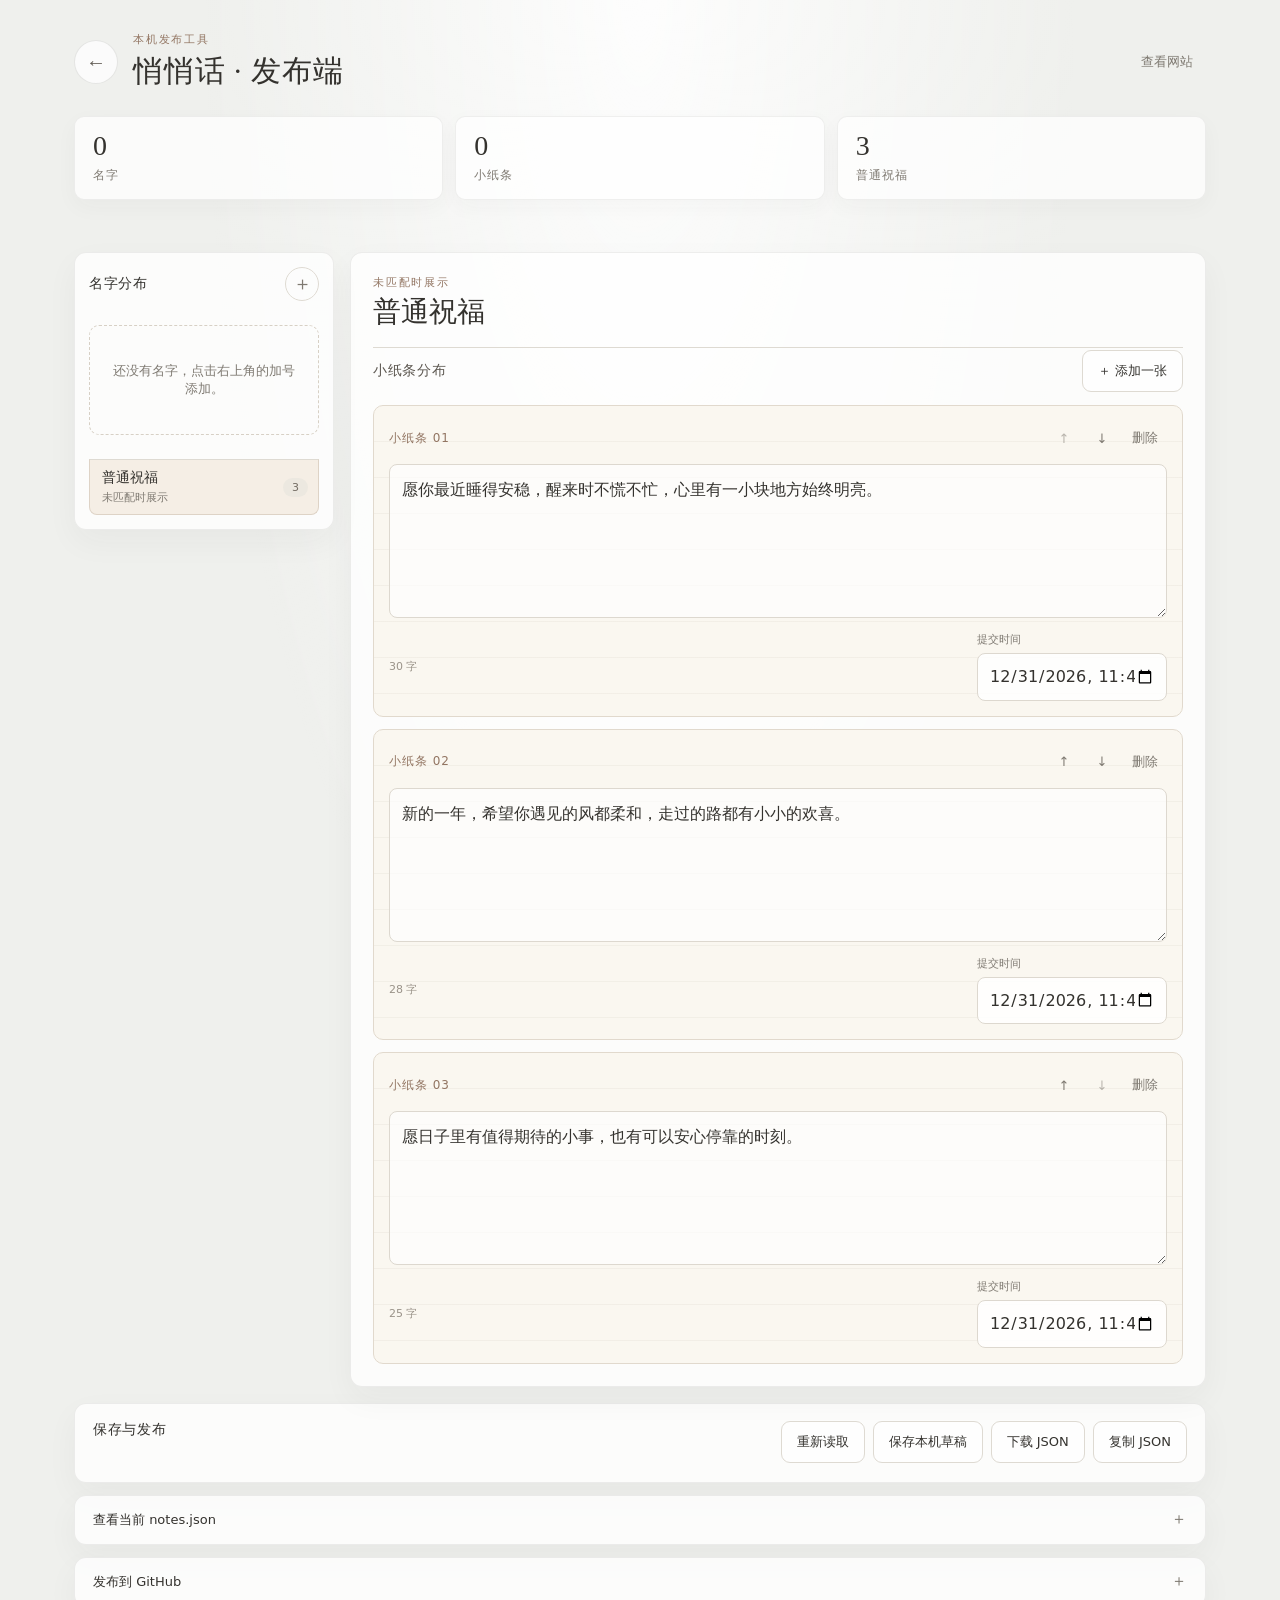
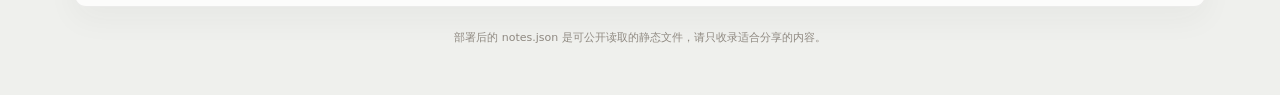
==== publisher.html @ bb1a04dc "feat: create whispers site and publisher" ====
<!doctype html>
<html lang="zh-CN">
<head>
  <meta charset="utf-8">
  <meta name="viewport" content="width=device-width, initial-scale=1">
  <meta name="theme-color" content="#f0f1ee">
  <meta name="robots" content="noindex, nofollow, noarchive">
  <title>悄悄话 · 发布端</title>
  <link rel="icon" type="image/svg+xml" href="./assets/favicon.svg">
  <link rel="stylesheet" href="./publisher.css">
</head>
<body>
  <div class="pub-shell">
    <header class="pub-header">
      <a class="icon-button" href="./index.html" aria-label="返回首页">
        <span aria-hidden="true">←</span>
      </a>
      <div class="pub-heading">
        <p class="eyebrow">本机发布工具</p>
        <h1>悄悄话 · 发布端</h1>
      </div>
      <a class="text-button" href="./index.html">查看网站</a>
    </header>

    <div class="draft-banner" id="draftBanner" hidden>
      <p>发现一份保存在本机的草稿。</p>
      <div class="inline-actions">
        <button class="small-button" id="restoreDraftButton" type="button">恢复草稿</button>
        <button class="small-button quiet" id="dismissDraftButton" type="button">忽略</button>
      </div>
    </div>

    <main>
      <section class="stats" aria-label="内容概况">
        <article class="stat">
          <span class="stat-value" id="peopleCount">0</span>
          <span class="stat-label">名字</span>
        </article>
        <article class="stat">
          <span class="stat-value" id="notesCount">0</span>
          <span class="stat-label">小纸条</span>
        </article>
        <article class="stat">
          <span class="stat-value" id="fallbackCount">0</span>
          <span class="stat-label">普通祝福</span>
        </article>
      </section>

      <p class="load-message" id="loadMessage" aria-live="polite">正在读取 notes.json…</p>

      <div class="workspace">
        <aside class="names-panel" aria-label="名字分布">
          <div class="panel-title-row">
            <h2>名字分布</h2>
            <button class="round-button" id="addPersonButton" type="button" aria-label="添加名字">＋</button>
          </div>
          <div class="name-list" id="nameList"></div>
          <button class="name-item is-fallback" id="othersButton" type="button" aria-pressed="false">
            <span class="name-copy">
              <strong>普通祝福</strong>
              <span>未匹配时展示</span>
            </span>
            <span class="count-badge" id="othersListCount">0</span>
          </button>
        </aside>

        <section class="editor-panel" aria-label="小纸条分布">
          <div class="mobile-picker-row">
            <label class="mobile-name-picker">
              <span>当前编辑</span>
              <select id="personSelect"></select>
            </label>
            <button class="round-button" id="mobileAddPersonButton" type="button" aria-label="添加名字">＋</button>
          </div>

          <div class="empty-editor" id="emptyEditor" hidden>
            <p>还没有名字。</p>
            <button class="primary-button" id="emptyAddPersonButton" type="button">添加第一个名字</button>
          </div>

          <div id="editorContent">
            <header class="editor-header">
              <div>
                <p class="eyebrow" id="editorEyebrow">正在编辑</p>
                <h2 id="editorTitle">普通祝福</h2>
              </div>
              <button class="danger-button" id="deletePersonButton" type="button" hidden>删除这个名字</button>
            </header>

            <div class="person-fields" id="personFields">
              <label>
                <span>显示称呼</span>
                <input id="personNameInput" type="text" autocomplete="off" placeholder="例如：小禾">
              </label>
              <label>
                <span>别名 <small>用逗号分隔，可留空</small></span>
                <input id="personAliasesInput" type="text" autocomplete="off" placeholder="例如：阿禾, 小何">
              </label>
            </div>

            <div class="notes-heading">
              <h3>小纸条分布</h3>
              <button class="secondary-button" id="addNoteButton" type="button">＋ 添加一张</button>
            </div>
            <div class="notes-editor" id="notesEditor"></div>
          </div>
        </section>
      </div>

      <section class="save-panel" aria-label="保存与发布">
        <div>
          <h2>保存与发布</h2>
          <p class="status-message" id="actionStatus" aria-live="polite"></p>
        </div>
        <div class="save-actions">
          <button class="secondary-button" id="reloadButton" type="button">重新读取</button>
          <button class="secondary-button" id="saveDraftButton" type="button">保存本机草稿</button>
          <button class="secondary-button" id="downloadButton" type="button">下载 JSON</button>
          <button class="secondary-button" id="copyButton" type="button">复制 JSON</button>
        </div>
      </section>

      <details class="disclosure">
        <summary>查看当前 notes.json</summary>
        <pre class="json-preview" id="jsonPreview"></pre>
      </details>

      <details class="disclosure github-panel">
        <summary>发布到 GitHub</summary>
        <form class="github-form" id="githubForm">
          <p class="form-note">
            使用细粒度令牌直接提交 notes.json。令牌只保存在当前标签页的会话存储中，不会写入网站数据。
          </p>
          <div class="github-grid">
            <label>
              <span>仓库</span>
              <input id="repoInput" type="text" autocomplete="off" placeholder="owner/repository" required>
            </label>
            <label>
              <span>分支</span>
              <input id="branchInput" type="text" autocomplete="off" value="main" required>
            </label>
            <label>
              <span>文件路径</span>
              <input id="pathInput" type="text" autocomplete="off" value="notes.json" required>
            </label>
            <label>
              <span>Fine-grained token</span>
              <input id="tokenInput" type="password" autocomplete="off" spellcheck="false" required>
            </label>
          </div>
          <button class="primary-button" id="publishButton" type="submit">发布当前数据</button>
          <p class="status-message" id="publishStatus" aria-live="polite"></p>
        </form>
      </details>

      <footer class="pub-footer">
        部署后的 notes.json 是可公开读取的静态文件，请只收录适合分享的内容。
      </footer>
    </main>
  </div>

  <script src="./data-utils.js"></script>
  <script src="./publisher.js"></script>
</body>
</html>
---- publisher.css ----
:root {
  color-scheme: light;
  font-family: "PingFang SC", "Hiragino Sans GB", "Microsoft YaHei", system-ui, sans-serif;
  color: #34322e;
  background: #eff0ed;
  font-synthesis: none;
  --wall: #eff0ed;
  --paper: #faf7f0;
  --paper-soft: #f5f1e8;
  --paper-back: #f0ece3;
  --ink: #34322e;
  --muted: #7f7a72;
  --line: #dedad2;
  --accent: #927562;
  --accent-soft: #eee5dc;
  --dark: #44423d;
  --danger: #9a544c;
  --focus: #8d7160;
}

*,
*::before,
*::after {
  box-sizing: border-box;
}

html {
  min-width: 320px;
}

body {
  min-width: 320px;
  min-height: 100vh;
  margin: 0;
  background:
    radial-gradient(ellipse at 50% 0%, rgba(255, 255, 255, 0.9), transparent 48%),
    var(--wall);
  color: var(--ink);
}

button,
input,
textarea,
select {
  font: inherit;
}

button,
a {
  -webkit-tap-highlight-color: transparent;
}

button {
  cursor: pointer;
}

button:active:not(:disabled) {
  transform: translateY(1px);
}

button:focus-visible,
input:focus-visible,
textarea:focus-visible,
select:focus-visible,
a:focus-visible,
summary:focus-visible {
  outline: 2px solid var(--focus);
  outline-offset: 3px;
}

[hidden] {
  display: none !important;
}

.pub-shell {
  width: min(100%, 1180px);
  margin: 0 auto;
  padding: 24px 24px 48px;
}

.pub-header {
  display: flex;
  align-items: center;
  gap: 15px;
  padding: 8px 0 24px;
}

.pub-heading {
  min-width: 0;
}

.eyebrow {
  margin: 0 0 4px;
  color: var(--accent);
  font-size: 11px;
  letter-spacing: 0.16em;
}

.pub-header h1 {
  margin: 0;
  font-family: "Iowan Old Style", "Songti SC", "STSong", serif;
  font-size: clamp(22px, 3vw, 30px);
  font-weight: 400;
  letter-spacing: 0.03em;
}

.icon-button {
  flex: 0 0 auto;
  width: 44px;
  height: 44px;
  display: grid;
  place-items: center;
  border: 1px solid rgba(68, 64, 57, 0.12);
  border-radius: 50%;
  background: rgba(255, 255, 255, 0.74);
  color: #5f5a52;
  text-decoration: none;
  font-family: "Iowan Old Style", "Songti SC", "STSong", serif;
  font-size: 20px;
}

.text-button {
  margin-left: auto;
  padding: 9px 13px;
  border-radius: 999px;
  color: var(--muted);
  text-decoration: none;
  font-size: 13px;
}

.text-button:hover {
  background: rgba(255, 255, 255, 0.72);
  color: var(--ink);
}

.draft-banner {
  display: flex;
  align-items: center;
  justify-content: space-between;
  gap: 18px;
  margin-bottom: 16px;
  padding: 13px 16px;
  border: 1px solid #dfd6ca;
  border-radius: 10px;
  background: #fcf7ee;
  color: #6f5f50;
  font-size: 13px;
}

.draft-banner p {
  margin: 0;
}

.inline-actions {
  display: flex;
  align-items: center;
  gap: 7px;
}

.small-button {
  min-height: 34px;
  padding: 0 11px;
  border: 1px solid #d7cbbc;
  border-radius: 8px;
  background: #fff;
  color: #65584b;
  font-size: 12px;
}

.small-button.quiet {
  border-color: transparent;
  background: transparent;
  color: #8e8277;
}

.stats {
  display: grid;
  grid-template-columns: repeat(3, minmax(0, 1fr));
  gap: 12px;
  margin-bottom: 18px;
}

.stat {
  min-height: 80px;
  display: flex;
  flex-direction: column;
  justify-content: center;
  padding: 15px 18px;
  border: 1px solid rgba(71, 67, 60, 0.08);
  border-radius: 10px;
  background: rgba(255, 255, 255, 0.72);
  box-shadow: 0 7px 22px rgba(52, 50, 46, 0.035);
}

.stat-value {
  font-family: "Iowan Old Style", "Songti SC", "STSong", serif;
  font-size: 28px;
  line-height: 1;
  font-variant-numeric: tabular-nums;
}

.stat-label {
  margin-top: 7px;
  color: var(--muted);
  font-size: 12px;
  letter-spacing: 0.08em;
}

.load-message,
.status-message {
  margin: 0;
  color: var(--muted);
  font-size: 13px;
  line-height: 1.65;
}

.load-message {
  min-height: 22px;
  margin-bottom: 12px;
}

.workspace {
  display: grid;
  grid-template-columns: 260px minmax(0, 1fr);
  align-items: start;
  gap: 16px;
}

.names-panel,
.editor-panel,
.save-panel,
.disclosure {
  border: 1px solid rgba(71, 67, 60, 0.09);
  border-radius: 12px;
  background: rgba(255, 255, 255, 0.78);
  box-shadow: 0 12px 32px rgba(52, 50, 46, 0.045);
}

.names-panel {
  position: sticky;
  top: 16px;
  padding: 14px;
}

.panel-title-row,
.notes-heading,
.editor-header,
.save-panel {
  display: flex;
  align-items: center;
  justify-content: space-between;
  gap: 16px;
}

.panel-title-row h2,
.notes-heading h3,
.save-panel h2 {
  margin: 0;
  font-size: 14px;
  font-weight: 500;
  letter-spacing: 0.05em;
}

.round-button {
  width: 34px;
  height: 34px;
  display: grid;
  place-items: center;
  border: 1px solid var(--line);
  border-radius: 50%;
  background: transparent;
  color: var(--muted);
  font-size: 19px;
}

.round-button:hover {
  background: var(--paper-soft);
  color: var(--ink);
}

.name-list {
  display: flex;
  flex-direction: column;
  gap: 5px;
  margin: 11px 0;
}

.name-item {
  width: 100%;
  min-height: 54px;
  display: flex;
  align-items: center;
  justify-content: space-between;
  gap: 10px;
  padding: 9px 10px 9px 12px;
  border: 1px solid transparent;
  border-radius: 8px;
  background: transparent;
  color: var(--ink);
  text-align: left;
  transition: background-color 150ms ease, border-color 150ms ease;
}

.name-item:hover {
  background: var(--paper-soft);
}

.name-item[aria-pressed="true"] {
  border-color: #ded3c6;
  background: #f5eee5;
}

.name-item.is-fallback {
  margin-top: 9px;
  border-top-color: var(--line);
  border-radius: 0 0 8px 8px;
}

.name-copy {
  min-width: 0;
}

.name-copy strong,
.name-copy span {
  display: block;
  overflow: hidden;
  text-overflow: ellipsis;
  white-space: nowrap;
}

.name-copy strong {
  font-size: 14px;
  font-weight: 500;
}

.name-copy span {
  margin-top: 3px;
  color: var(--muted);
  font-size: 11px;
}

.count-badge {
  flex: 0 0 auto;
  min-width: 25px;
  padding: 3px 7px;
  border-radius: 999px;
  background: #ece8e0;
  color: #746d64;
  font-size: 11px;
  text-align: center;
  font-variant-numeric: tabular-nums;
}

.editor-panel {
  min-height: 500px;
  padding: 22px;
}

.mobile-picker-row,
.mobile-name-picker {
  display: none;
}

.editor-header {
  align-items: flex-start;
  padding-bottom: 18px;
  border-bottom: 1px solid var(--line);
}

.editor-header h2 {
  margin: 3px 0 0;
  font-family: "Iowan Old Style", "Songti SC", "STSong", serif;
  font-size: 28px;
  font-weight: 400;
  line-height: 1.25;
}

.primary-button,
.secondary-button,
.danger-button {
  min-height: 42px;
  padding: 0 15px;
  border-radius: 9px;
  font-size: 13px;
  transition: background-color 150ms ease, border-color 150ms ease, opacity 150ms ease;
}

.primary-button {
  border: 1px solid var(--dark);
  background: var(--dark);
  color: #fffdf8;
}

.primary-button:hover:not(:disabled) {
  opacity: 0.9;
}

.secondary-button {
  border: 1px solid var(--line);
  background: rgba(255, 255, 255, 0.8);
  color: var(--ink);
}

.secondary-button:hover:not(:disabled) {
  border-color: #c9c1b6;
  background: #fff;
}

.danger-button {
  border: 1px solid transparent;
  background: transparent;
  color: var(--danger);
}

.danger-button:hover {
  border-color: #e6c9c4;
  background: #fff6f4;
}

button:disabled {
  cursor: wait;
  opacity: 0.52;
}

.person-fields {
  display: grid;
  grid-template-columns: 1fr 1fr;
  gap: 12px;
  padding: 18px 0;
}

.person-fields label,
.github-grid label,
.mobile-name-picker {
  display: flex;
  flex-direction: column;
  gap: 7px;
  color: var(--muted);
  font-size: 12px;
}

.person-fields label small {
  color: #a19a90;
  font-size: 11px;
}

input,
textarea,
select {
  width: 100%;
  border: 1px solid #ddd8cf;
  border-radius: 8px;
  background: rgba(255, 255, 255, 0.86);
  color: var(--ink);
  font-size: 16px;
  line-height: 1.6;
}

input,
select {
  min-height: 44px;
  padding: 9px 11px;
}

textarea {
  min-height: 148px;
  padding: 12px;
  resize: vertical;
}

input:focus,
textarea:focus,
select:focus {
  border-color: var(--accent);
}

.notes-heading {
  padding: 2px 0 13px;
}

.notes-heading h3 {
  color: #5c5750;
}

.notes-editor {
  display: flex;
  flex-direction: column;
  gap: 12px;
}

.note-editor {
  position: relative;
  padding: 15px;
  border: 1px solid #e1d9cd;
  border-radius: 10px;
  background:
    repeating-linear-gradient(
      to bottom,
      transparent 0 35px,
      rgba(133, 116, 97, 0.065) 35px 36px
    ),
    var(--paper);
}

.note-toolbar {
  display: flex;
  align-items: center;
  justify-content: space-between;
  gap: 12px;
  margin-bottom: 9px;
}

.note-number {
  color: var(--accent);
  font-size: 12px;
  letter-spacing: 0.08em;
}

.note-actions {
  display: flex;
  align-items: center;
  gap: 4px;
}

.icon-action {
  min-width: 34px;
  height: 34px;
  padding: 0 8px;
  border: 1px solid transparent;
  border-radius: 7px;
  background: transparent;
  color: var(--muted);
  font-size: 13px;
}

.icon-action:hover:not(:disabled) {
  background: rgba(255, 255, 255, 0.75);
  color: var(--ink);
}

.icon-action.is-delete:hover {
  background: #fff3f1;
  color: var(--danger);
}

.note-editor textarea {
  background: rgba(255, 255, 255, 0.66);
}

.note-meta {
  display: grid;
  grid-template-columns: minmax(0, 1fr) 190px;
  align-items: end;
  gap: 12px;
  margin-top: 10px;
}

.character-count {
  align-self: center;
  color: #9a9389;
  font-size: 11px;
}

.note-time-field {
  display: flex;
  flex-direction: column;
  gap: 6px;
  color: var(--muted);
  font-size: 11px;
}

.empty-notes {
  padding: 36px 20px;
  border: 1px dashed #d7d0c5;
  border-radius: 10px;
  color: var(--muted);
  text-align: center;
  font-size: 13px;
}

.empty-editor {
  min-height: 420px;
  display: grid;
  place-items: center;
  align-content: center;
  gap: 15px;
  color: var(--muted);
}

.empty-editor p {
  margin: 0;
}

.save-panel {
  align-items: flex-start;
  margin-top: 16px;
  padding: 17px 18px;
}

.save-actions {
  display: flex;
  flex-wrap: wrap;
  justify-content: flex-end;
  gap: 8px;
}

.status-message {
  min-height: 21px;
  margin-top: 5px;
}

.disclosure {
  margin-top: 12px;
  overflow: hidden;
}

.disclosure summary {
  min-height: 48px;
  display: flex;
  align-items: center;
  padding: 0 18px;
  color: var(--ink);
  font-size: 13px;
  list-style: none;
  cursor: pointer;
}

.disclosure summary::-webkit-details-marker {
  display: none;
}

.disclosure summary::after {
  content: "＋";
  margin-left: auto;
  color: var(--muted);
  font-size: 16px;
}

.disclosure[open] summary::after {
  content: "−";
}

.json-preview {
  max-height: 460px;
  margin: 0;
  padding: 16px 18px 20px;
  overflow: auto;
  border-top: 1px solid var(--line);
  background: #f7f4ee;
  color: #4b4741;
  font-family: "SFMono-Regular", Consolas, "Liberation Mono", monospace;
  font-size: 12px;
  line-height: 1.65;
  white-space: pre-wrap;
  overflow-wrap: anywhere;
}

.github-form {
  padding: 17px 18px 20px;
  border-top: 1px solid var(--line);
}

.form-note {
  margin: 0 0 15px;
  color: var(--muted);
  font-size: 12px;
  line-height: 1.7;
}

.github-grid {
  display: grid;
  grid-template-columns: 1fr 150px;
  gap: 12px;
  margin-bottom: 14px;
}

.github-grid label:nth-child(3),
.github-grid label:nth-child(4) {
  grid-column: span 1;
}

.pub-footer {
  padding: 22px 4px 0;
  color: #8f8981;
  font-size: 11px;
  line-height: 1.7;
  text-align: center;
}

@media (max-width: 860px) {
  .pub-shell {
    padding: 18px 16px 36px;
  }

  .workspace {
    grid-template-columns: 1fr;
  }

  .names-panel {
    display: none;
  }

  .mobile-picker-row {
    display: flex;
    align-items: flex-end;
    gap: 9px;
    margin-bottom: 17px;
  }

  .mobile-name-picker {
    display: flex;
    flex: 1 1 auto;
    min-width: 0;
  }

  .mobile-picker-row .round-button {
    flex: 0 0 auto;
    margin-bottom: 4px;
  }

  .editor-panel {
    min-height: 0;
    padding: 18px;
  }

  .save-panel {
    flex-direction: column;
  }

  .save-actions {
    width: 100%;
    justify-content: flex-start;
  }
}

@media (max-width: 580px) {
  .pub-header {
    align-items: flex-start;
  }

  .pub-header h1 {
    font-size: 23px;
  }

  .text-button {
    display: none;
  }

  .stats {
    gap: 7px;
  }

  .stat {
    min-height: 70px;
    padding: 12px;
  }

  .stat-value {
    font-size: 24px;
  }

  .editor-header {
    flex-direction: column;
  }

  .editor-header h2 {
    font-size: 24px;
  }

  .person-fields {
    grid-template-columns: 1fr;
  }

  .note-meta,
  .github-grid {
    grid-template-columns: 1fr;
  }

  .note-meta {
    gap: 7px;
  }

  .notes-heading {
    align-items: flex-start;
  }

  .notes-heading .secondary-button {
    padding: 0 11px;
  }

  .save-actions {
    display: grid;
    grid-template-columns: 1fr 1fr;
  }

  .save-actions button {
    width: 100%;
  }

  .draft-banner {
    align-items: flex-start;
    flex-direction: column;
  }

  .note-editor {
    padding: 12px;
  }
}

@media (prefers-reduced-motion: reduce) {
  *,
  *::before,
  *::after {
    animation-duration: 0.01ms !important;
    transition-duration: 0.01ms !important;
    scroll-behavior: auto !important;
  }
}
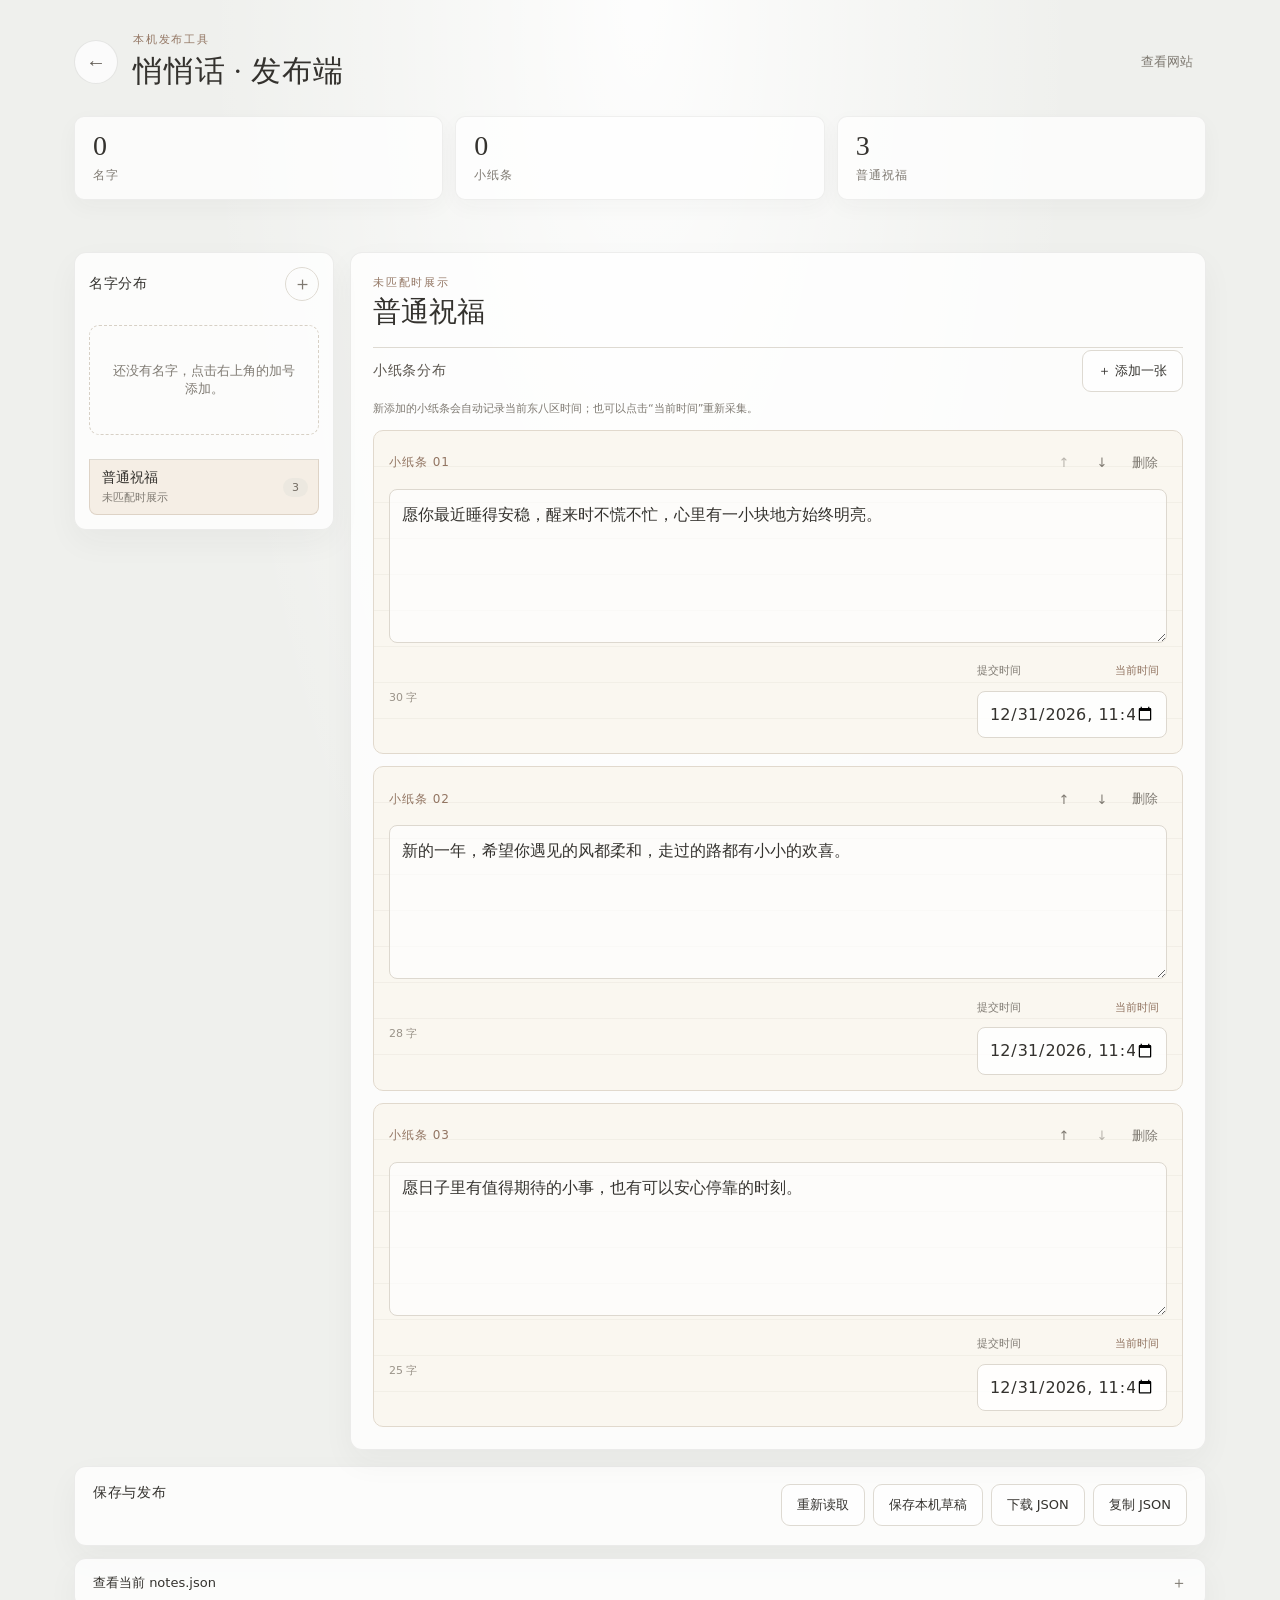
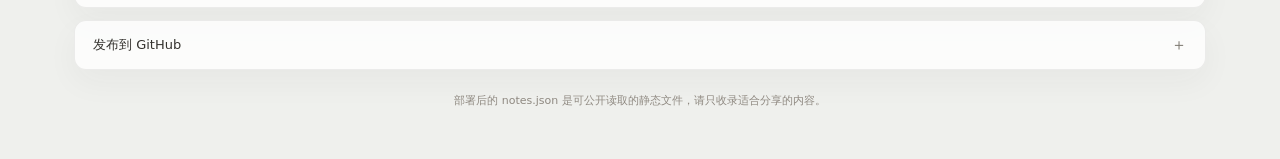
==== commit ffc2ae3d: "feat: improve typography and live note timestamps" ====
--- a/publisher.html
+++ b/publisher.html
@@ -102,6 +102,7 @@
               <h3>小纸条分布</h3>
               <button class="secondary-button" id="addNoteButton" type="button">＋ 添加一张</button>
             </div>
+            <p class="notes-hint">新添加的小纸条会自动记录当前东八区时间；也可以点击“当前时间”重新采集。</p>
             <div class="notes-editor" id="notesEditor"></div>
           </div>
         </section>
--- a/publisher.css
+++ b/publisher.css
@@ -482,6 +482,13 @@
   color: #5c5750;
 }
 
+.notes-hint {
+  margin: -5px 0 12px;
+  color: var(--muted);
+  font-size: 11px;
+  line-height: 1.6;
+}
+
 .notes-editor {
   display: flex;
   flex-direction: column;
@@ -567,6 +574,28 @@
   gap: 6px;
   color: var(--muted);
   font-size: 11px;
+}
+
+.time-field-head {
+  display: flex;
+  align-items: center;
+  justify-content: space-between;
+  gap: 8px;
+}
+
+.time-now-button {
+  min-height: 28px;
+  padding: 0 8px;
+  border: 0;
+  border-radius: 6px;
+  background: transparent;
+  color: var(--accent);
+  font-size: 11px;
+}
+
+.time-now-button:hover {
+  background: var(--accent-soft);
+  color: var(--ink);
 }
 
 .empty-notes {
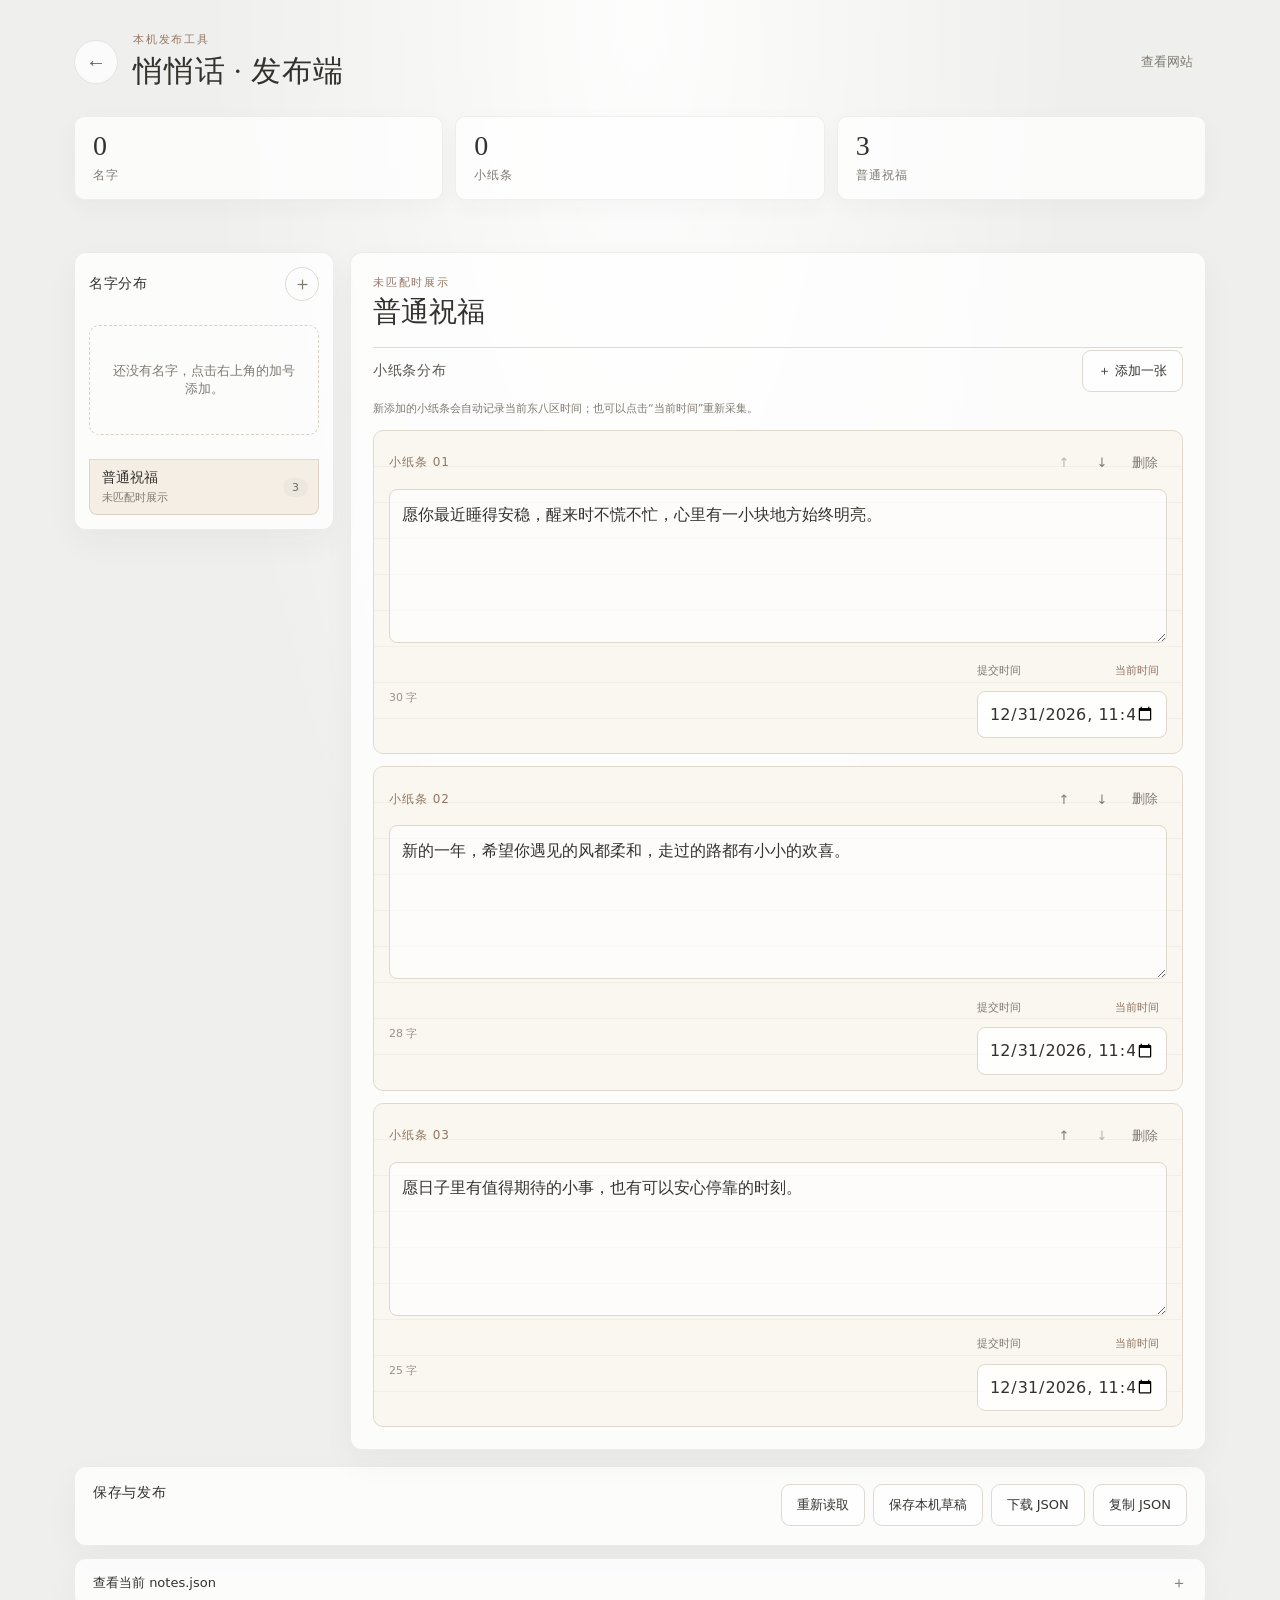
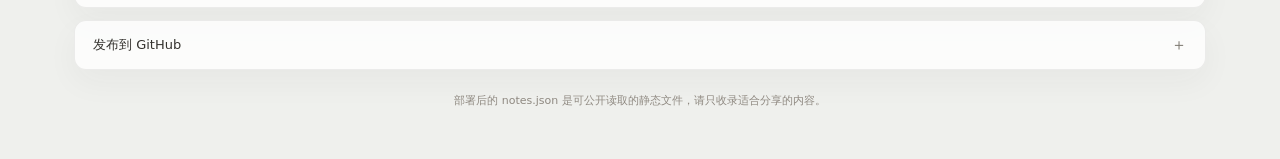
==== commit f4c32c4f: "fix: align YaHei glyphs with ruled paper" ====
--- a/publisher.html
+++ b/publisher.html
@@ -7,7 +7,7 @@
   <meta name="robots" content="noindex, nofollow, noarchive">
   <title>悄悄话 · 发布端</title>
   <link rel="icon" type="image/svg+xml" href="./assets/favicon.svg">
-  <link rel="stylesheet" href="./publisher.css">
+  <link rel="stylesheet" href="./publisher.css?v=20261118-4">
 </head>
 <body>
   <div class="pub-shell">
@@ -161,7 +161,7 @@
     </main>
   </div>
 
-  <script src="./data-utils.js"></script>
-  <script src="./publisher.js"></script>
+  <script src="./data-utils.js?v=20261118-4"></script>
+  <script src="./publisher.js?v=20261118-4"></script>
 </body>
 </html>
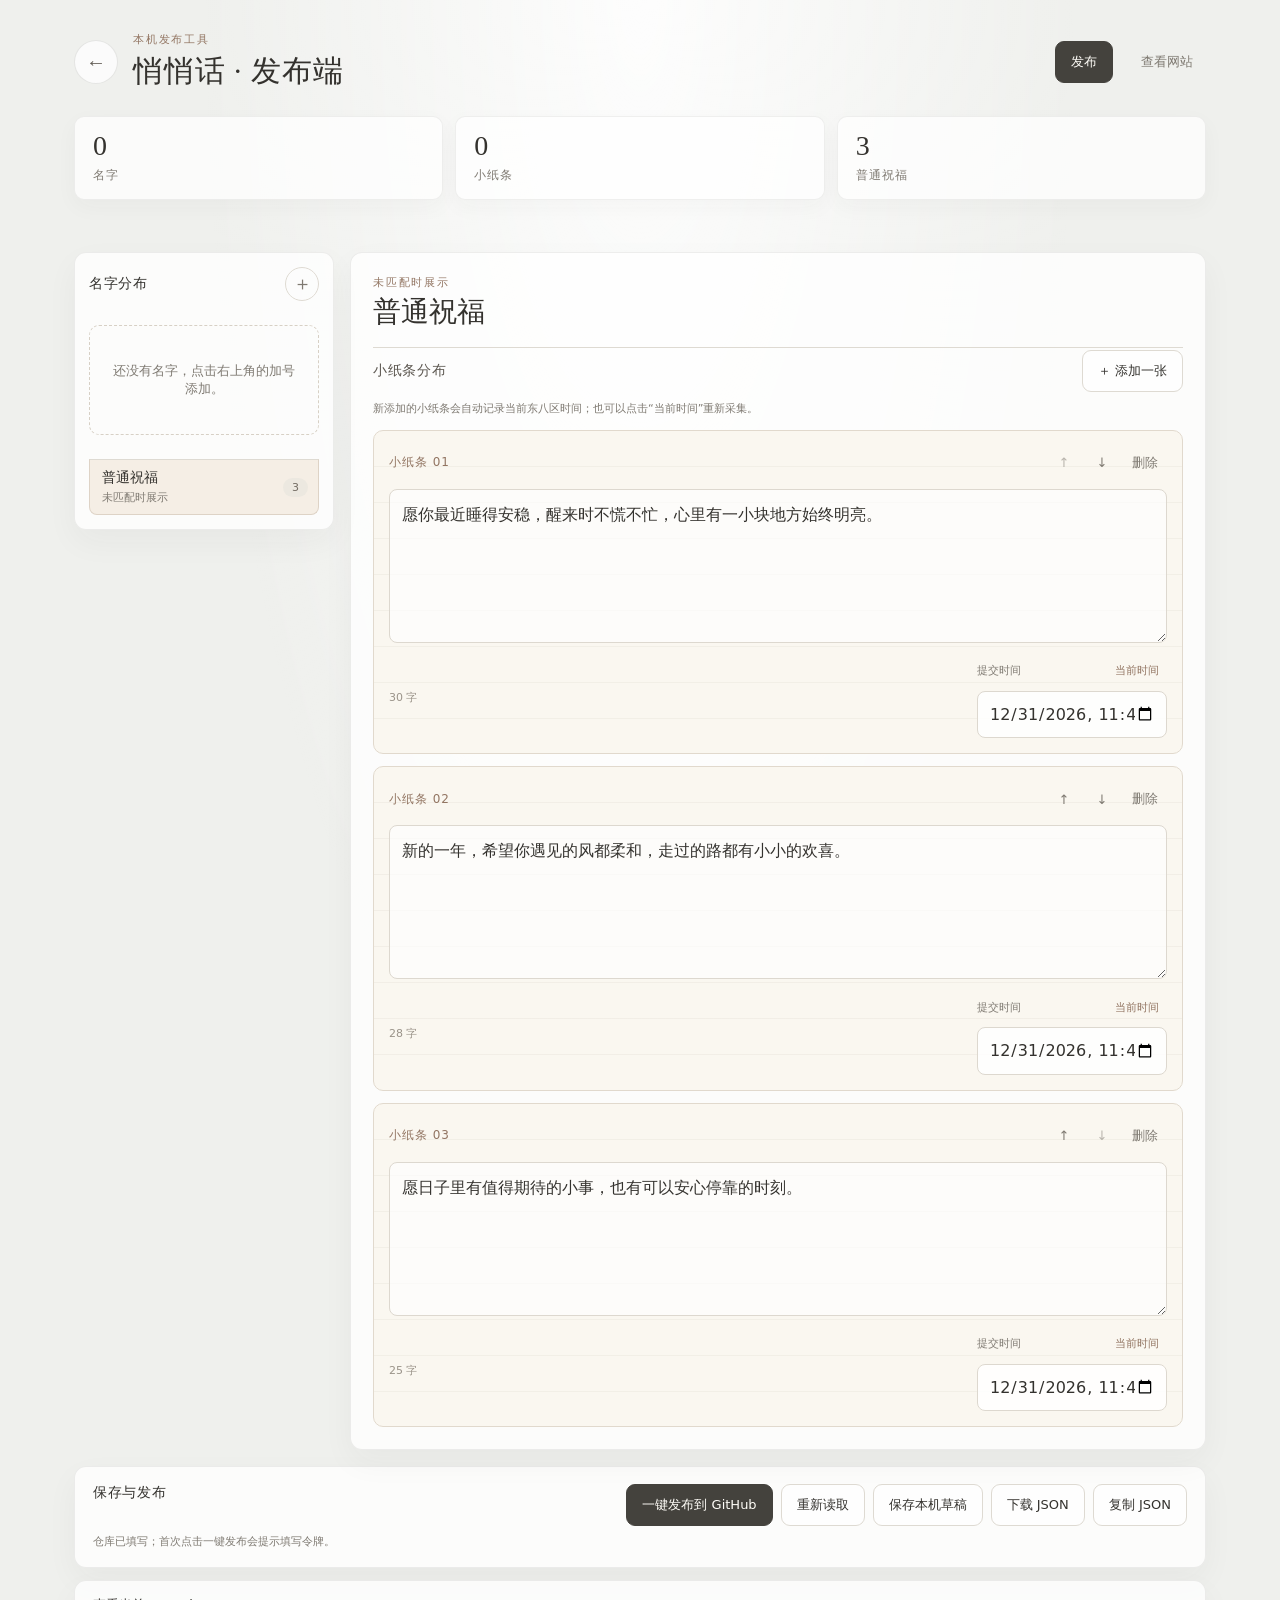
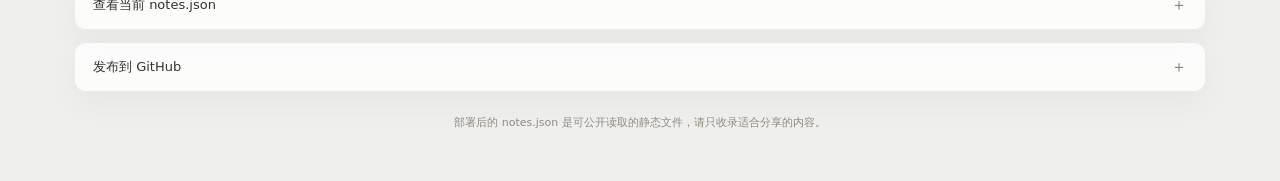
==== commit e5b1d319: "feat: add one-click GitHub publishing" ====
--- a/publisher.html
+++ b/publisher.html
@@ -7,7 +7,7 @@
   <meta name="robots" content="noindex, nofollow, noarchive">
   <title>悄悄话 · 发布端</title>
   <link rel="icon" type="image/svg+xml" href="./assets/favicon.svg">
-  <link rel="stylesheet" href="./publisher.css?v=20261118-4">
+  <link rel="stylesheet" href="./publisher.css?v=20261120-2">
 </head>
 <body>
   <div class="pub-shell">
@@ -19,6 +19,7 @@
         <p class="eyebrow">本机发布工具</p>
         <h1>悄悄话 · 发布端</h1>
       </div>
+      <button class="primary-button header-publish" id="headerPublishButton" type="button">发布</button>
       <a class="text-button" href="./index.html">查看网站</a>
     </header>
 
@@ -70,7 +71,7 @@
               <span>当前编辑</span>
               <select id="personSelect"></select>
             </label>
-            <button class="round-button" id="mobileAddPersonButton" type="button" aria-label="添加名字">＋</button>
+            <button class="secondary-button mobile-add-person" id="mobileAddPersonButton" type="button">＋ 新建名字</button>
           </div>
 
           <div class="empty-editor" id="emptyEditor" hidden>
@@ -98,6 +99,30 @@
               </label>
             </div>
 
+            <section class="screening-editor" id="screeningEditor" aria-labelledby="screeningEditorTitle">
+              <div class="screening-editor-head">
+                <div>
+                  <h3 id="screeningEditorTitle">重名筛查</h3>
+                  <p>可选。设置后，访客需要先答对问题才能打开纸条；答案只保存为 SHA-256 摘要。</p>
+                </div>
+                <span class="count-badge" id="screeningStateBadge">未设置</span>
+              </div>
+              <div class="screening-fields">
+                <label>
+                  <span>小问题</span>
+                  <input id="screeningQuestionInput" type="text" autocomplete="off" placeholder="例如：我们第一次见面的城市？">
+                </label>
+                <label>
+                  <span>答案 <small>多个写法用逗号分隔</small></span>
+                  <input id="screeningAnswersInput" type="password" autocomplete="new-password" spellcheck="false" placeholder="已设置时，留空可保留原答案">
+                </label>
+              </div>
+              <div class="screening-actions">
+                <button class="secondary-button" id="saveScreeningButton" type="button">保存筛查询问</button>
+                <p class="status-message" id="screeningStatus" aria-live="polite"></p>
+              </div>
+            </section>
+
             <div class="notes-heading">
               <h3>小纸条分布</h3>
               <button class="secondary-button" id="addNoteButton" type="button">＋ 添加一张</button>
@@ -112,8 +137,10 @@
         <div>
           <h2>保存与发布</h2>
           <p class="status-message" id="actionStatus" aria-live="polite"></p>
+          <p class="github-quick-status" id="githubQuickStatus">GitHub 尚未配置</p>
         </div>
         <div class="save-actions">
+          <button class="primary-button quick-publish" id="quickPublishButton" type="button">一键发布到 GitHub</button>
           <button class="secondary-button" id="reloadButton" type="button">重新读取</button>
           <button class="secondary-button" id="saveDraftButton" type="button">保存本机草稿</button>
           <button class="secondary-button" id="downloadButton" type="button">下载 JSON</button>
@@ -126,7 +153,7 @@
         <pre class="json-preview" id="jsonPreview"></pre>
       </details>
 
-      <details class="disclosure github-panel">
+      <details class="disclosure github-panel" id="githubPanel">
         <summary>发布到 GitHub</summary>
         <form class="github-form" id="githubForm">
           <p class="form-note">
@@ -135,7 +162,7 @@
           <div class="github-grid">
             <label>
               <span>仓库</span>
-              <input id="repoInput" type="text" autocomplete="off" placeholder="owner/repository" required>
+              <input id="repoInput" type="text" autocomplete="off" placeholder="owner/repository" value="sien-1/Whispers" required>
             </label>
             <label>
               <span>分支</span>
@@ -161,7 +188,7 @@
     </main>
   </div>
 
-  <script src="./data-utils.js?v=20261118-4"></script>
-  <script src="./publisher.js?v=20261118-4"></script>
+  <script src="./data-utils.js?v=20261120-2"></script>
+  <script src="./publisher.js?v=20261120-2"></script>
 </body>
 </html>
--- a/publisher.css
+++ b/publisher.css
@@ -120,7 +120,7 @@
 }
 
 .text-button {
-  margin-left: auto;
+  margin-left: 0;
   padding: 9px 13px;
   border-radius: 999px;
   color: var(--muted);
@@ -131,6 +131,12 @@
 .text-button:hover {
   background: rgba(255, 255, 255, 0.72);
   color: var(--ink);
+}
+
+.header-publish {
+  min-height: 40px;
+  margin-left: auto;
+  padding: 0 16px;
 }
 
 .draft-banner {
@@ -442,6 +448,66 @@
 .person-fields label small {
   color: #a19a90;
   font-size: 11px;
+}
+
+.screening-editor {
+  margin: 0 0 18px;
+  padding: 14px;
+  border: 1px solid #e1d9cd;
+  border-radius: 10px;
+  background: rgba(250, 247, 240, 0.7);
+}
+
+.screening-editor-head {
+  display: flex;
+  align-items: flex-start;
+  justify-content: space-between;
+  gap: 14px;
+  margin-bottom: 13px;
+}
+
+.screening-editor-head h3 {
+  margin: 0 0 4px;
+  color: #5c5750;
+  font-size: 13px;
+  font-weight: 500;
+}
+
+.screening-editor-head p {
+  margin: 0;
+  color: var(--muted);
+  font-size: 11px;
+  line-height: 1.6;
+}
+
+.screening-fields {
+  display: grid;
+  grid-template-columns: 1.05fr 0.95fr;
+  gap: 10px;
+}
+
+.screening-fields label {
+  display: flex;
+  flex-direction: column;
+  gap: 7px;
+  color: var(--muted);
+  font-size: 12px;
+}
+
+.screening-fields label small {
+  color: #a19a90;
+  font-size: 11px;
+}
+
+.screening-actions {
+  display: flex;
+  align-items: center;
+  gap: 12px;
+  margin-top: 11px;
+}
+
+.screening-actions .status-message {
+  margin: 0;
 }
 
 input,
@@ -636,6 +702,21 @@
 .status-message {
   min-height: 21px;
   margin-top: 5px;
+}
+
+.github-quick-status {
+  margin: 5px 0 0;
+  color: var(--muted);
+  font-size: 11px;
+  line-height: 1.55;
+}
+
+.github-quick-status.is-ready {
+  color: #587060;
+}
+
+.quick-publish {
+  white-space: nowrap;
 }
 
 .disclosure {
@@ -742,9 +823,10 @@
     min-width: 0;
   }
 
-  .mobile-picker-row .round-button {
+  .mobile-add-person {
     flex: 0 0 auto;
     margin-bottom: 4px;
+    white-space: nowrap;
   }
 
   .editor-panel {
@@ -775,6 +857,10 @@
     display: none;
   }
 
+  .header-publish {
+    min-height: 42px;
+  }
+
   .stats {
     gap: 7px;
   }
@@ -800,6 +886,20 @@
     grid-template-columns: 1fr;
   }
 
+  .screening-editor-head {
+    flex-direction: column;
+    gap: 7px;
+  }
+
+  .screening-fields {
+    grid-template-columns: 1fr;
+  }
+
+  .screening-actions {
+    align-items: flex-start;
+    flex-direction: column;
+  }
+
   .note-meta,
   .github-grid {
     grid-template-columns: 1fr;
@@ -820,6 +920,10 @@
   .save-actions {
     display: grid;
     grid-template-columns: 1fr 1fr;
+  }
+
+  .save-actions .quick-publish {
+    grid-column: 1 / -1;
   }
 
   .save-actions button {
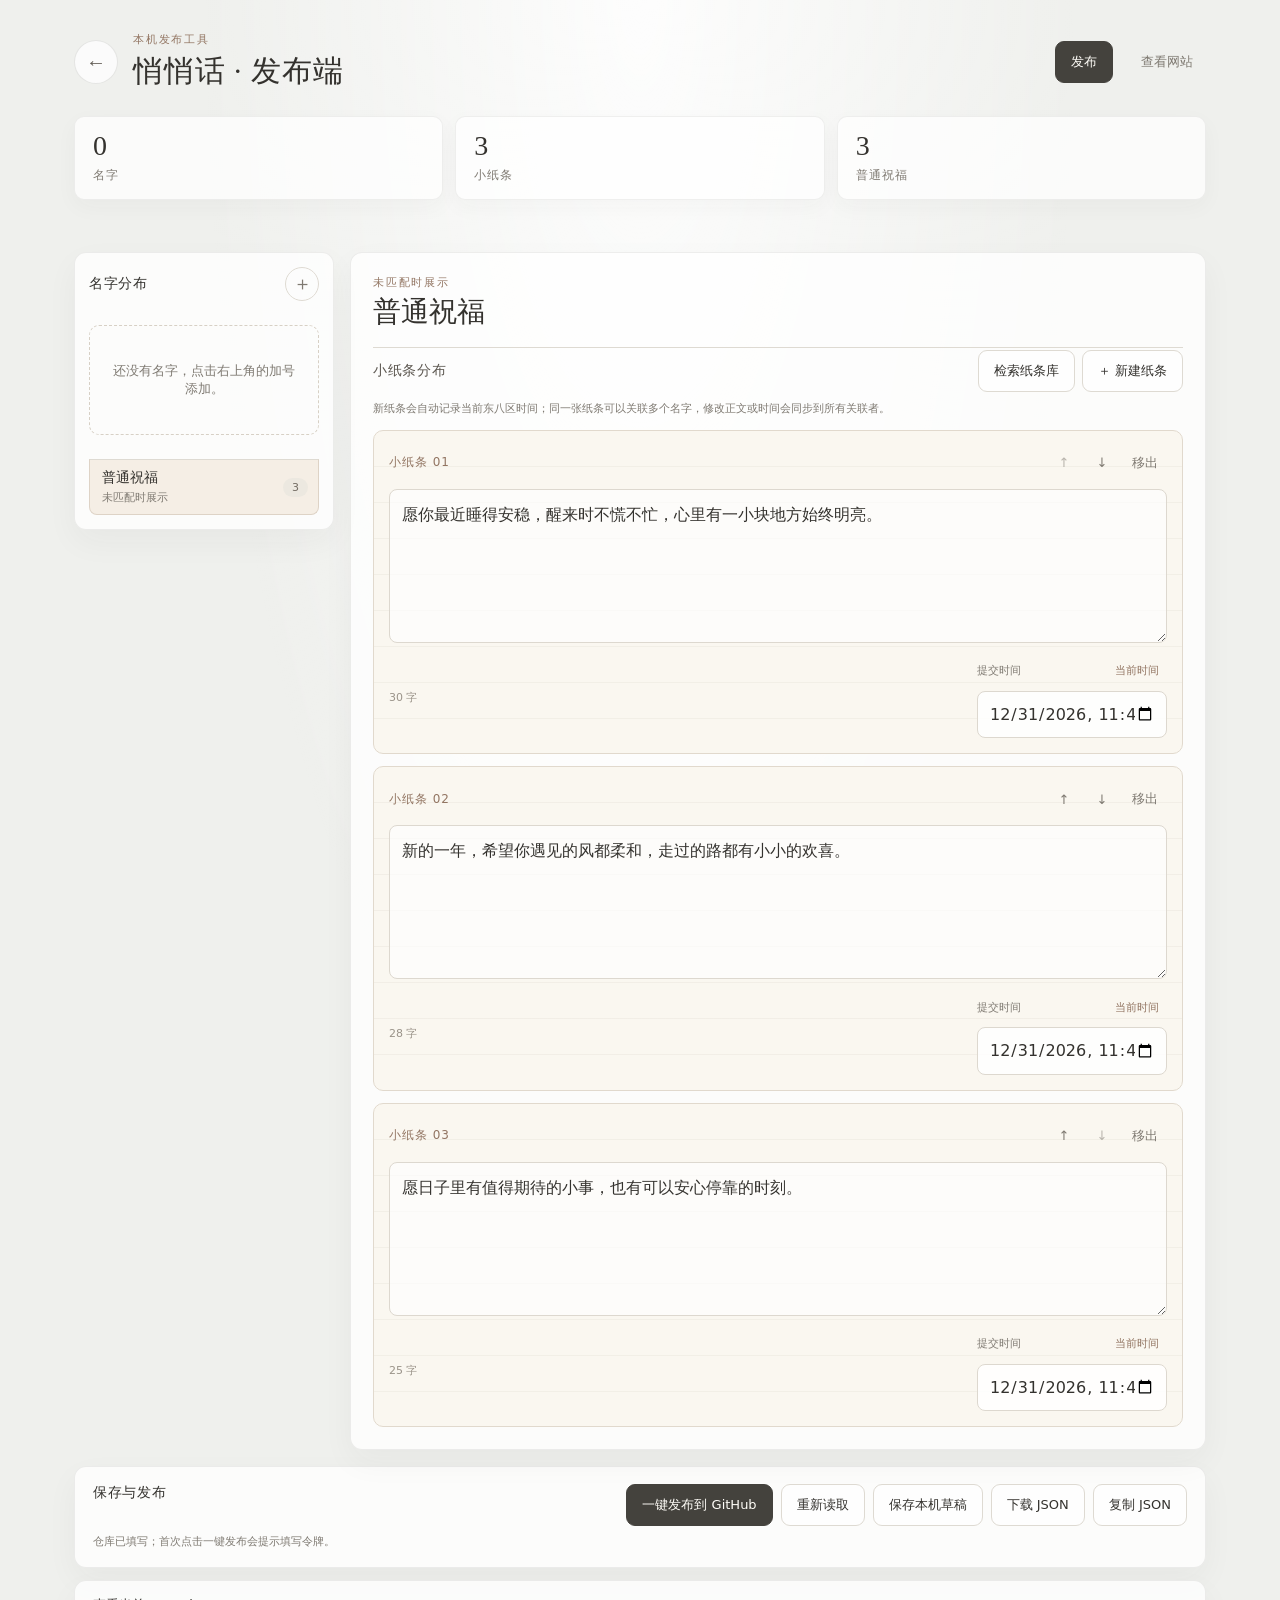
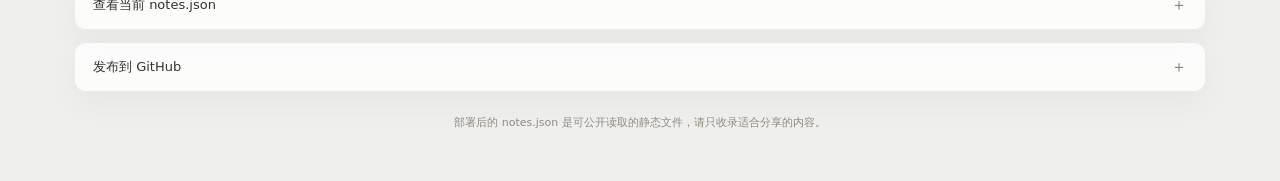
==== commit 04dbe696: "feat: add searchable reusable note library" ====
--- a/publisher.html
+++ b/publisher.html
@@ -7,7 +7,7 @@
   <meta name="robots" content="noindex, nofollow, noarchive">
   <title>悄悄话 · 发布端</title>
   <link rel="icon" type="image/svg+xml" href="./assets/favicon.svg">
-  <link rel="stylesheet" href="./publisher.css?v=20261120-2">
+  <link rel="stylesheet" href="./publisher.css?v=20261121-1">
 </head>
 <body>
   <div class="pub-shell">
@@ -125,9 +125,12 @@
 
             <div class="notes-heading">
               <h3>小纸条分布</h3>
-              <button class="secondary-button" id="addNoteButton" type="button">＋ 添加一张</button>
+              <div class="notes-heading-actions">
+                <button class="secondary-button" id="openLibraryButton" type="button">检索纸条库</button>
+                <button class="secondary-button" id="addNoteButton" type="button">＋ 新建纸条</button>
+              </div>
             </div>
-            <p class="notes-hint">新添加的小纸条会自动记录当前东八区时间；也可以点击“当前时间”重新采集。</p>
+            <p class="notes-hint">新纸条会自动记录当前东八区时间；同一张纸条可以关联多个名字，修改正文或时间会同步到所有关联者。</p>
             <div class="notes-editor" id="notesEditor"></div>
           </div>
         </section>
@@ -188,7 +191,25 @@
     </main>
   </div>
 
-  <script src="./data-utils.js?v=20261120-2"></script>
-  <script src="./publisher.js?v=20261120-2"></script>
+  <dialog class="library-dialog" id="noteLibraryDialog">
+    <div class="library-dialog-card">
+      <header class="library-dialog-head">
+        <div>
+          <p class="eyebrow">纸条库</p>
+          <h2>选择要加入当前名字的纸条</h2>
+        </div>
+        <button class="round-button" id="closeLibraryButton" type="button" aria-label="关闭纸条库">×</button>
+      </header>
+      <label class="library-search">
+        <span class="sr-only">搜索纸条内容</span>
+        <input id="librarySearchInput" type="search" autocomplete="off" placeholder="搜索纸条内容…">
+      </label>
+      <p class="library-summary" id="librarySummary"></p>
+      <div class="library-list" id="noteLibraryList"></div>
+    </div>
+  </dialog>
+
+  <script src="./data-utils.js?v=20261121-1"></script>
+  <script src="./publisher.js?v=20261121-1"></script>
 </body>
 </html>
--- a/publisher.css
+++ b/publisher.css
@@ -548,6 +548,13 @@
   color: #5c5750;
 }
 
+.notes-heading-actions {
+  display: flex;
+  flex-wrap: wrap;
+  justify-content: flex-end;
+  gap: 7px;
+}
+
 .notes-hint {
   margin: -5px 0 12px;
   color: var(--muted);
@@ -589,6 +596,21 @@
   letter-spacing: 0.08em;
 }
 
+.note-title-group {
+  display: flex;
+  align-items: center;
+  flex-wrap: wrap;
+  gap: 8px;
+}
+
+.note-share-badge {
+  padding: 2px 7px;
+  border-radius: 999px;
+  background: #e9f0e9;
+  color: #5e7664;
+  font-size: 10px;
+}
+
 .note-actions {
   display: flex;
   align-items: center;
@@ -684,6 +706,130 @@
 
 .empty-editor p {
   margin: 0;
+}
+
+.library-dialog {
+  width: min(calc(100% - 28px), 680px);
+  max-width: 680px;
+  max-height: min(84vh, 760px);
+  padding: 0;
+  overflow: visible;
+  border: 0;
+  border-radius: 14px;
+  background: transparent;
+  color: var(--ink);
+}
+
+.library-dialog::backdrop {
+  background: rgba(33, 32, 29, 0.32);
+  backdrop-filter: blur(3px);
+}
+
+.library-dialog-card {
+  display: flex;
+  flex-direction: column;
+  max-height: min(84vh, 760px);
+  padding: 20px;
+  border: 1px solid rgba(71, 67, 60, 0.12);
+  border-radius: 14px;
+  background:
+    radial-gradient(ellipse at 50% 0%, rgba(255, 255, 255, 0.92), transparent 55%),
+    #f8f5ee;
+  box-shadow: 0 24px 80px rgba(33, 32, 29, 0.2);
+}
+
+.library-dialog-head {
+  display: flex;
+  align-items: flex-start;
+  justify-content: space-between;
+  gap: 16px;
+}
+
+.library-dialog-head h2 {
+  margin: 0;
+  font-size: 21px;
+  font-weight: 400;
+}
+
+.library-search {
+  margin-top: 16px;
+}
+
+.library-search input {
+  background: rgba(255, 255, 255, 0.78);
+}
+
+.library-summary {
+  margin: 10px 0;
+  color: var(--muted);
+  font-size: 11px;
+}
+
+.library-list {
+  min-height: 120px;
+  display: flex;
+  flex-direction: column;
+  gap: 8px;
+  overflow-y: auto;
+  overscroll-behavior: contain;
+}
+
+.library-item {
+  display: grid;
+  grid-template-columns: minmax(0, 1fr) auto;
+  align-items: center;
+  gap: 13px;
+  padding: 12px 13px;
+  border: 1px solid #e1d9cd;
+  border-radius: 9px;
+  background: rgba(255, 253, 248, 0.76);
+}
+
+.library-item.is-attached {
+  border-color: #cad9cc;
+  background: rgba(244, 249, 244, 0.9);
+}
+
+.library-item-copy {
+  min-width: 0;
+}
+
+.library-item-message {
+  display: -webkit-box;
+  margin: 0;
+  overflow: hidden;
+  color: var(--ink);
+  font-size: 14px;
+  line-height: 1.65;
+  -webkit-box-orient: vertical;
+  -webkit-line-clamp: 2;
+}
+
+.library-item-meta {
+  display: flex;
+  flex-wrap: wrap;
+  gap: 6px 12px;
+  margin-top: 7px;
+  color: var(--muted);
+  font-size: 10px;
+}
+
+.library-item-action {
+  min-width: 64px;
+  min-height: 38px;
+  padding: 0 11px;
+  border: 1px solid var(--line);
+  border-radius: 8px;
+  background: #fff;
+  color: var(--ink);
+  font-size: 12px;
+  white-space: nowrap;
+}
+
+.library-item.is-attached .library-item-action {
+  border-color: #d5e1d6;
+  background: #edf4ed;
+  color: #587060;
 }
 
 .save-panel {
@@ -910,11 +1056,18 @@
   }
 
   .notes-heading {
-    align-items: flex-start;
-  }
-
-  .notes-heading .secondary-button {
-    padding: 0 11px;
+    align-items: stretch;
+    flex-direction: column;
+    gap: 8px;
+  }
+
+  .notes-heading-actions {
+    display: grid;
+    grid-template-columns: 1fr 1fr;
+  }
+
+  .notes-heading-actions .secondary-button {
+    width: 100%;
   }
 
   .save-actions {
@@ -937,6 +1090,18 @@
 
   .note-editor {
     padding: 12px;
+  }
+
+  .library-dialog-card {
+    padding: 16px;
+  }
+
+  .library-item {
+    grid-template-columns: 1fr;
+  }
+
+  .library-item-action {
+    justify-self: stretch;
   }
 }
 
